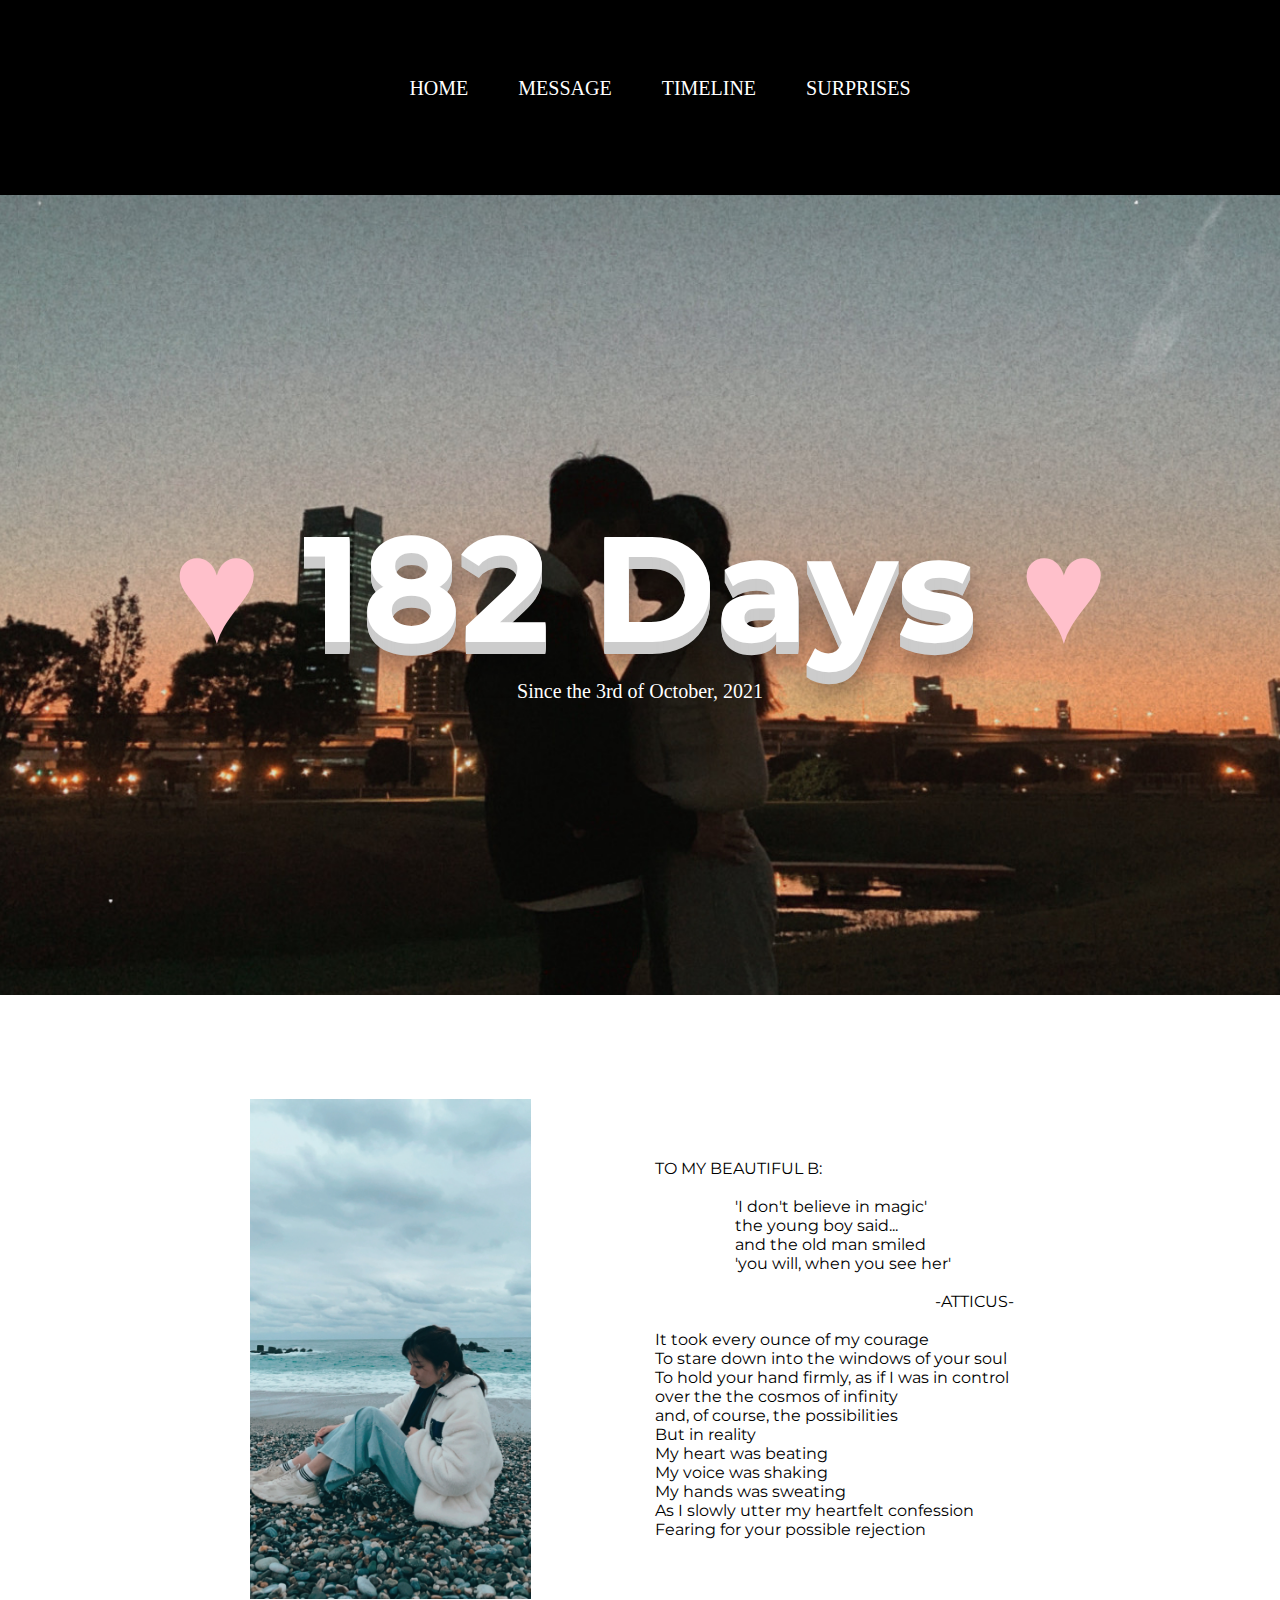
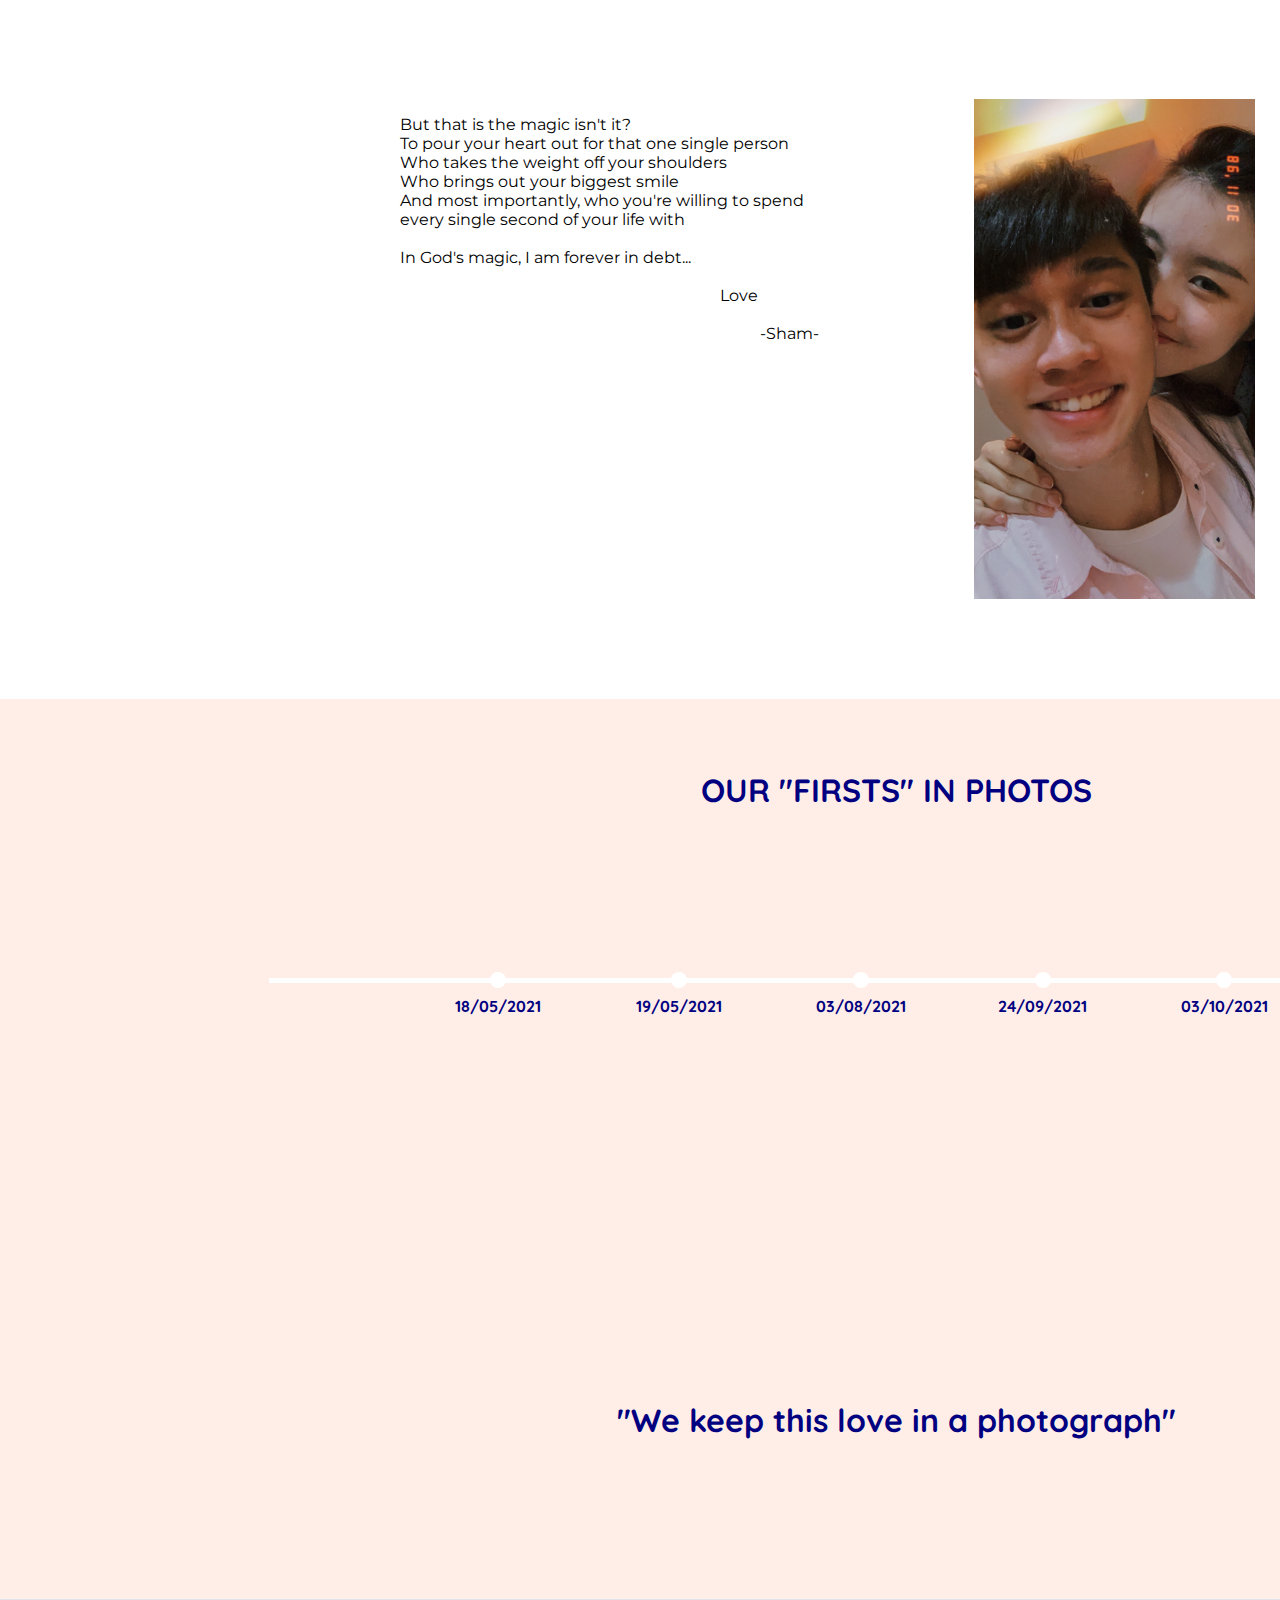
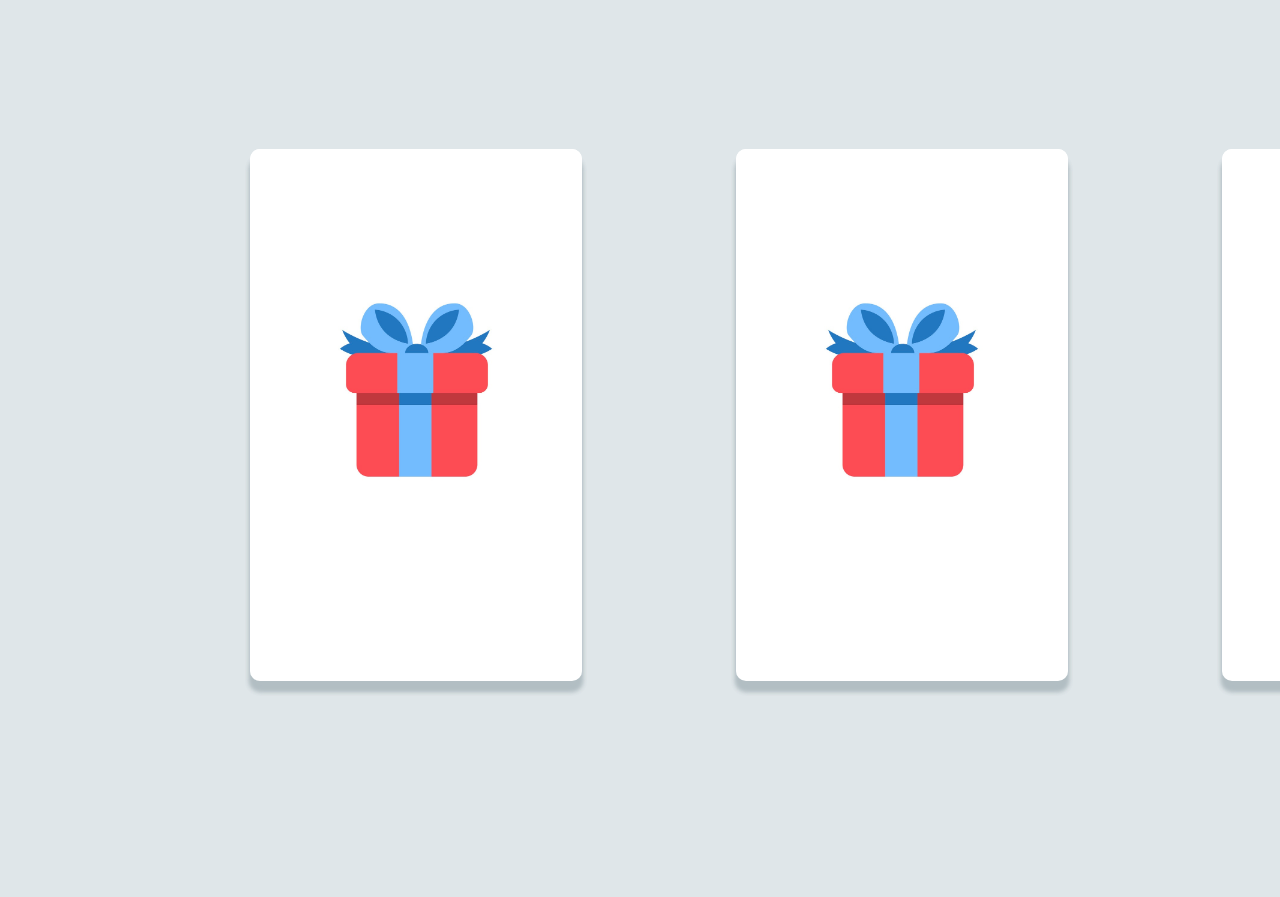
==== index.html @ 20aad4c6 "Add files via upload" ====
<!DOCTYPE html>
<html>
    <head>
        <title> LucKiCharm's Website </title>

        <style>
            html{
                scroll-behavior:smooth;
            }
            body{
                margin: 0px;
            }
        </style>

        <link rel="preconnect" href="https://fonts.googleapis.com">
        <link rel="preconnect" href="https://fonts.gstatic.com" crossorigin>
        <link href="https://fonts.googleapis.com/css2?family=Montserrat&display=swap" rel="stylesheet">
        <link href="https://fonts.googleapis.com/css2?family=Tangerine&display=swap" rel="stylesheet">
        <link href="https://fonts.googleapis.com/css2?family=Quicksand:wght@300&display=swap" rel="stylesheet">
        <link href="https://fonts.googleapis.com/css2?family=Poppins:wght@200&display=swap" rel="stylesheet">

        <link rel="stylesheet" href="navbar.css">
        <link rel="stylesheet" href="pictureBlock.css">
        <link rel="stylesheet" href="storyBlock.css">
        <link rel="stylesheet" href="timelineBlock.css">
        <link rel="stylesheet" href="surpriseBlock.css">

    </head>
    <body>
        <div class="header" id="nav">
            <ul class="navbar" id="navbar">
                <li><a class="Home" href="#sec1">Home</a></li>
                <li><a class="Story" href="#sec2">Message</a></li>
                <li><a class="Gallery" href="#sec3">Timeline</a></li>
                <li><a class="Surprises" href="#sec4">Surprises</a></li>
            </ul>
        </div>
        <script src="navbar.js"></script>

        <div class="picture-block" id="sec1">
            <img class="wallpaper" src="Assets/wallpaper.JPG">
            <div class="picture-block-overlay"> 
                <div class = Counter>
                    <h2><span class=heart1 id=heart1> &#9829; </span> <span id=day></span> Days <span class="heart2" id="heart2"> &#9829; </span></h2>
                </div>
                <p class="words"> Since the 3rd of October, 2021 </p>
            </div>
        </div>
        
        <script src="dayCounter.js"></script>

        <div class="story-block" id="sec2">
            <div class="first-photo">
                <img class="story-pic1" src = "Assets/Kiki.jpg">
                <div class = "first-photo-paragraph">
                    <p class = "message"> TO MY BEAUTIFUL B:<br> <br> 
                        <span class = "tab"></span> <span class = "tab"></span>'I don't believe in magic' <br>
                        <span class = "tab"></span> <span class = "tab"></span> the young boy said... <br>
                        <span class = "tab"></span> <span class = "tab"></span> and the old man smiled <br>
                        <span class = "tab"></span> <span class = "tab"></span> 'you will, when you see her' <br><br>
                        <span class = "tab"></span><span class = "tab"></span> <span class = "tab"></span> <span class = "tab"></span> <span class = "tab"></span>  <span class = "tab"></span> <span class = "tab"></span>-ATTICUS-<br><br>
                        It took every ounce of my courage<br>
                        To stare down into the windows of your soul<br>
                        To hold your hand firmly, as if I was in control<br>
                        over the the cosmos of infinity<br>
                        and, of course, the possibilities<br>
                        But in reality<br>
                        My heart was beating<br>
                        My voice was shaking<br>
                        My hands was sweating<br>
                        As I slowly utter my heartfelt confession<br>
                        Fearing for your possible rejection<br>
                        
                    </p>
                </div>
                <img class="story-pic1-1 show-on-scroll" src = "Assets/Portrait.JPG">
            </div>
            <div class="second-photo">
                <img class="story-pic2-1 show-on-scroll" src = "Assets/boomerang.JPG">
                <div class = "second-photo-paragraph">
                    <p class = "message">
                        But that is the magic isn't it?<br>
                        To pour your heart out for that one single person<br>
                        Who takes the weight off your shoulders<br>
                        Who brings out your biggest smile<br>
                        And most importantly, who you're willing to spend every single second of your life with<br><br>
                        In God's magic, I am forever in debt...<br><br>
                        <span class = "tab"></span><span class = "tab"></span> <span class = "tab"></span> <span class = "tab"></span> <span class = "tab"></span>  <span class = "tab"></span> <span class = "tab"></span><span class = "tab"></span>Love<br><br>
                        <span class = "tab"></span><span class = "tab"></span> <span class = "tab"></span> <span class = "tab"></span> <span class = "tab"></span>  <span class = "tab"></span> <span class = "tab"></span><span class = "tab"></span><span class = "tab"></span>-Sham-<br><br>
                    </p>
                </div>
                <img class = "story-pic2-2" src = "Assets/Portrait2.JPG">
            </div>
        </div>
        <script src="navbar.js"></script>

        <div class="timeline-wrapper" id="sec3">
            <h1>OUR "FIRSTS" IN PHOTOS</h1>
            <div class="wrapper">
                <div class = "timeline-area">
                    <div class = "line-area"></div>
                    <div class = "single-item">
                        <span>18/05/2021</span>
                        <div class = "img-area">
                            <a href="#">
                                <img src = "Assets/First-Photo.JPG" alt="">
                                <span>First Photo</span>
                            </a>
                        </div>
                    </div>
                    <div class = "single-item">
                        <span>19/05/2021</span>
                        <div class = "img-area">
                            <a href="#">
                                <img src = "Assets/Jerry-Gift.PNG" alt="">
                                <span>First Gift</span>
                            </a>
                        </div>
                    </div>
                    <div class = "single-item">
                        <span>03/08/2021</span>
                        <div class = "img-area">
                            <a href="#">
                                <img src = "Assets/Angry-Rabbit.PNG" alt="">
                                <span>First Eat Shit!</span>
                            </a>
                        </div>
                    </div>
                    <div class = "single-item">
                        <span>24/09/2021</span>
                        <div class = "img-area">
                            <a href="#">
                                <img class = "first-date" src = "Assets/First-Date.jpg" alt="">
                                <span>First Date</span>
                            </a>
                        </div>
                    </div>
                    <div class = "single-item">
                        <span>03/10/2021</span>
                        <div class = "img-area">
                            <a href="#">
                                <img src = "Assets/First-Day.jpg" alt="">
                                <span>FIRST DAY!!!</span>
                            </a>
                        </div>
                    </div>
                </div>
            </div>
            <h1 class="quote">"We keep this love in a photograph"</h1>
        </div>
        <script src="navbar.js"></script>
        <script src="storyBlock.js"></script>
        <script src="https://cdnjs.cloudflare.com/ajax/libs/jquery/3.4.1/jquery.min.js"></script>
        <script>

            $(".wrapper .single-item > span").on("mouseenter mouseleave", function(e){
                $(".wrapper .single-item.active").removeClass("active");
                $(this).parent().addClass("active");
            });

        </script>

        <div class="surprise-wrapper" id="sec4">
            <section class = "product-list">
                <div class = "product-container">
                    <div class = "flip-card">
                        <div class = "card flip-card-front">
                            <img class = "front-photo" src = "Assets/Present.jpg">
                        </div>
                        <div class = "card flip-card-back">
                            <div class = "title"> CARRÉ DE CHOCOLAT « JE T’AIME » </div>
                            <div class = "image">
                                <img src = "Assets/Chocolate.jpg">
                            </div>
                            <div class = "text"> The universally gourmet declaration of love! &#9829; Thanks to its fiery "I love you" in 12 different languages, molded in a delicious Dark or Milk Chocolate, our gourmet plate should very quickly become the major heart asset of your declarations of love.</div>
                        </div>

                        <div class = "card flip-card-front">
                            <img class = "front-photo" src = "Assets/Present.jpg">
                        </div>
                        <div class = "card flip-card-back">
                            <div class = "title"> Chanel Chance Eau Tendre </div>
                            <div class = "image">
                                <img src = "Assets/Chanel.jpg">
                            </div>
                            <div class = "text"> An enhanced interpretation of the unexpected floral-fruity fragrance, CHANCE EAU TENDRE Eau de Parfum possesses a tender, delicate presence that sweeps you into a whirlwind of happiness and fantasy—a chance encounter.</div>
                        </div>

                        <div class = "card flip-card-front">
                            <img class = "front-photo" src = "Assets/Present.jpg">
                        </div>
                        <div class = "card flip-card-back">
                            <div class = "title"> Le Infinità 925 </div>
                            <div class = "image">
                                <img src = "Assets/Necklace.webp">
                            </div>
                            <div class = "text"> - Made of 925 Sterling Silver with 14K rose gold plating <br> <br>
                                - Sterling silver will not cause skin allergy, suitable for daily wear <br> <br>
                                - Shimmering cubic zirconia gems reveal the beauty of the piece</div>
                        </div>
                    </div>
                </div>
            </section>
        </div>

        <script src="navbar.js"></script>
        <script src="storyBlock.js"></script>
        <script src="https://ajax.googleapis.com/ajax/libs/jquery/2.1.1/jquery.min.js"></script>
        <script>
            $(".flip-card-front").on("click", function(){
                $(this).addClass("selected");
            });
        </script>
    </body>
</html>
---- navbar.css ----
@keyframes slideDown {
    0% {
      margin-top: -100%;
    }

    100% {
      margin-top: 0%;
    }
}

.navbar{
    position: absolute;
    top: 8%;
    left: 50%;
    transform: translate(-50%, -50%);
    display: flex;
    z-index: 1;
}

.Home{
    animation-duration: 1s;
    animation-name: slideDown;
}

.Story{
    animation-duration: 1.5s;
    animation-name: slideDown;
}

.Gallery{
    animation-duration: 2s;
    animation-name: slideDown;
}

.Surprises{
    animation-duration: 2.5s;
    animation-name: slideDown;
}

.navbar li{
    list-style: none;
    transition: 0.5s;
}

.navbar:hover li{
    opacity: 0.6;
}

.navbar li:hover{
    opacity: 1;
}

.navbar a{
    display: block;
    position: relative;
    font: Arial;
    color: white;
    font-size: 20px;
    text-decoration: none;
    text-transform: uppercase;
    margin: 0 25px;
    padding: 0;
}

.header{
    height: 100px;
    width: 100%;
    background-color: black;
    text-align: center;
    padding-top: 95px;
    display: block;
    transition: 0.2s;
}

.sticky {
    position: sticky;
    top: 0;
    width: 100%;
    z-index:9;
}

.rearrange{
    top:40%;
}
---- pictureBlock.css ----
.picture-block{
    position:relative;
    scroll-margin-top: 200px;
}

.wallpaper{
    position: relative;
    height: 800px;
    width:100%;
    object-fit: cover;
    object-position: 50% 70%;
    opacity:1;
}

.picture-block-overlay{
    display: block;
    width: 100%;
    top: 50%;
    left: 50%;
    transform: translate(-50%, -50%);
    position: absolute;
    text-align: center;
    height: 200px;
}

.Counter{
    margin: 0;
    padding: 0;
    font-size: 100px;
    color: white;
    font-family: 'Montserrat', sans-serif;
}

.Counter h2{
    margin:0;
    padding:0;
}

.Counter h2 {
    text-shadow: 0 0.5px 0px #ccc, 0 2px 0 #ccc,
        0 3px 0 #ccc, 0 4px 0 #ccc,
        0 5px 0 #ccc, 0 6px 0 #ccc,
        0 7px 0 #ccc, 0 8px 0 #ccc,
        0 9px 0 #ccc, 0 10px 0 #ccc,
        0 11px 0 #ccc, 0 12px 0 #ccc,
        0 20px 30px rgba(0, 0, 0, 0.5);
}

.heart1{
    text-shadow: none;
    color: pink;
}

.heart2{
    text-shadow: none;
    color: pink;
}

.words{
    font: Arial;
    font-size: 20px;
    margin: 0px;
    color: white;
}
---- storyBlock.css ----
.story-block{
    width: 1700px;
    height: 1200px;
    scroll-margin-top: 130px;
}

.storyBlockMargin{
    scroll-margin-top: 200px;
}

.first-photo{
    display:inline-block;
}

.first-photo-paragraph{
    display: inline-block;
    vertical-align: middle;
    margin-top: 100px;
    margin-left: 20px;
    width: 500px;
}

.message{
    display: inline-block;
    vertical-align: middle;
    font-family: 'Montserrat', sans-serif;
    margin-right:30px;
    margin-left: 30px;
    
}
.story-pic1{
    margin-top: 100px;
    margin-left: 250px;
    margin-right:70px;
    height: 500px;
    object-fit: cover;
    vertical-align: middle;
}

.story-pic1-1{
    margin-left: 70px;
    margin-top: 100px;
    height: 200px;
    vertical-align: middle;


    opacity: 0;
    transform: translateY(4em) rotateZ(0deg);
    transition: rotate 5s .25s cubic-bezier(0,1,.3,1), opacity 1s .25s ease-out, padding-left 3s;
    will-change: rotate, opacity;
}

.second-photo{
    margin-top: 100px;
    padding-left: 250px;
}

.story-pic2-1{
    height: 200px;
    vertical-align: top;

    opacity: 0;
    transform: translateY(4em) rotateZ(-16deg);
    transition: rotate 5s .25s cubic-bezier(0,1,.3,1), opacity 1s .25s ease-out, padding-left 3s;
    will-change: rotate, opacity;
}

.second-photo-paragraph{
    display: inline-block;
    vertical-align: top;
    width: 500px;
    margin-left: 100px;
    margin-right: 100px;
}

.story-pic2-2{
    height: 500px;
}

.tab{
    margin-left: 40px;
}

.is-visible{
    opacity: 1;
    rotate: +8deg;
}
---- timelineBlock.css ----
h1{
    color:navy;
    text-align: center;
    margin-bottom: 50px;
    font-family: 'Quicksand', sans-serif;
}
.timeline-wrapper{
    padding-top: 50px;
    margin-top: 100px;
    height: 850px;
    width: 1792px;
    scroll-margin-top: 120px;
    background-color: #ffede7;
}

.timelineBlockMargin{
    scroll-margin-top:190px;
}

.wrapper{
    position: relative;
    text-align: center;
    color: navy;
    margin: 0 auto;
    display: block;
    height: 240px;
}

.line-area{
    display: block;
    width: 70%;
    height: 5px;
    background: #fff;
    position: absolute;
    top: 49%;
    left: 15%;
}

.wrapper .timeline-area{
    height:100%;
}

.single-item{
    width: 6%;
    display: inline-block;
    position: relative;
    height: 100%;
    margin-right: 70px;
    transition: width 1s;
    z-index: 1;
}

.single-item > span{
    height: 32px;
    display: block;
    font-weight: bold;
    position: absolute;
    top: 50%;
    width: 100%;
    margin-top: -8px;
    cursor: pointer;
    font-family: 'Quicksand', sans-serif;
}

.quote{
    margin-top: 300px;
}

.single-item > span:before{
    content: '';
    display: block;
    width:16px;
    height:16px;
    background: #fff;
    margin: 0 auto 8px;
    border-radius: 50%;
}

.img-area{
    display: none;
    position: absolute;
    left: 0;
    top: 50%;
    margin-top:-50%;
    width:100%;
}

.img-area a{
    display:block;
    width:100%;
    height:100%;
}

.img-area a img{
    top: 0;
    left: 0;
    bottom: 0;
    right: 0;
    max-height: 100%;
    max-width: 100%;
    border: 5px solid #fff;
}

.img-area a span{
    position: absolute;
    width:250%;
    margin-left: -72%;
    bottom: -40px;
    left: 0;
    font-size: 20px;
    text-transform: uppercase;
    text-decoration: none;
    white-space: nowrap;
    color: navy;
    font-weight: bold;
    font-family: 'Quicksand', sans-serif;
}

.img-area a span:after{
    margin-left: 5px;
}

.single-item.active{
    width: 10%;
}

.single-item.active .img-area{
    display:block;
}
---- surpriseBlock.css ----
.surprise-wrapper{
    height: 840px;
    width: 1494px;
    scroll-margin-top: 120px;
}

.surpriseBlockMargin{
    scroll-margin-top:190px;
}

.product-list{
    background-color: #dfe6e9;
    padding: 3em;
    width: 100%;
    height: 700px;
    padding-left: 250px;
    padding-top:150px;

}

.card{
    background-color: white;
    border-radius: 10px;
    padding: 1em;
    box-shadow: 0px 10px 5px #b2bec3;
    text-align: center;
    font-family: 'Poppins';
    height: 500px;
    width: 300px;
    display: inline-block;
    margin-right: 150px;
    vertical-align: top;
}

.card .title{
    font-size: 18px;
    font-weight: bold;
}

.card img{
    max-width: 100%;
    border-radius: 5px;
}

.card .text{
    text-align: left;
    font-size: 14px;
    margin-left: 2em;
    margin-bottom: 0.5em;
}



.front-photo{
    vertical-align: middle;
    margin-top: 25%;
}

.flip-card{
    transition: opacity 1s;
}

.flip-card-back{
    position: relative;
    z-index: 1;
}

.flip-card-front{
    position: absolute;
    z-index: 2;
}

.selected{
    opacity: 0;
    z-index: 1
}
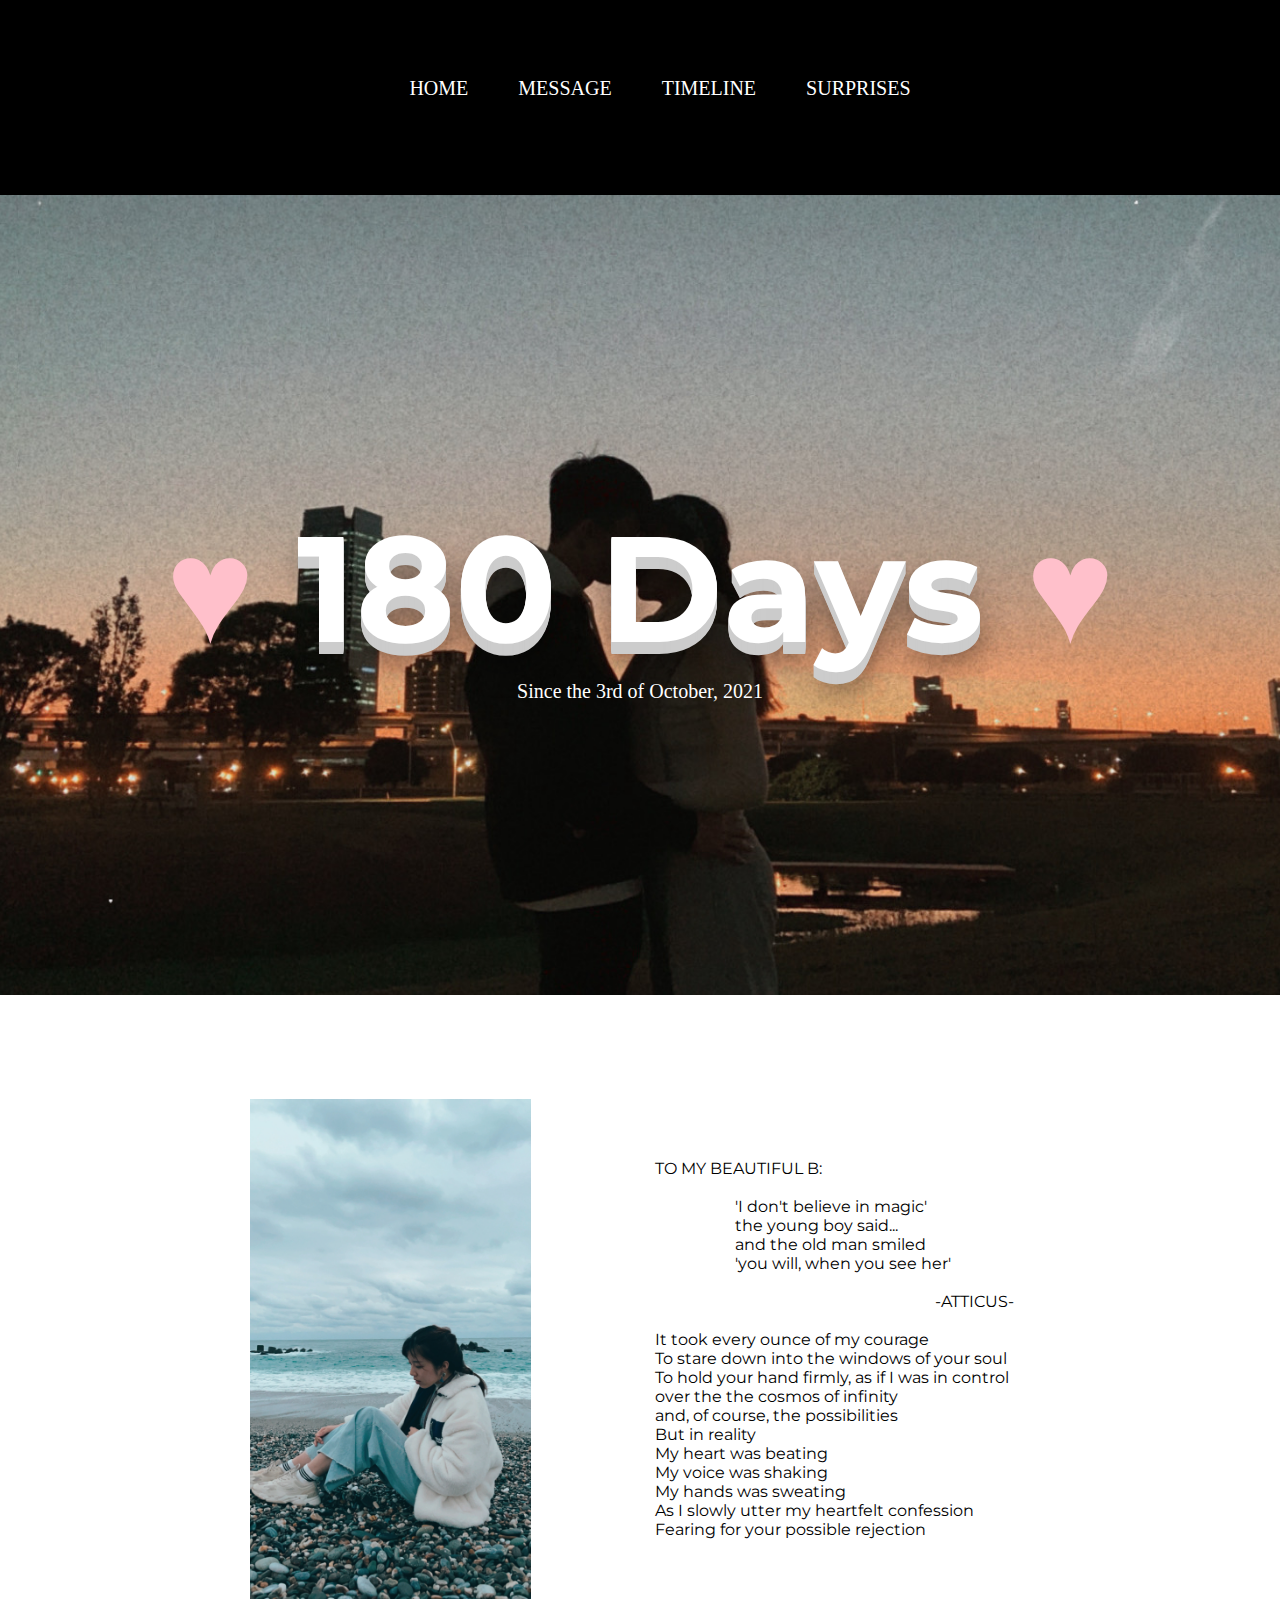
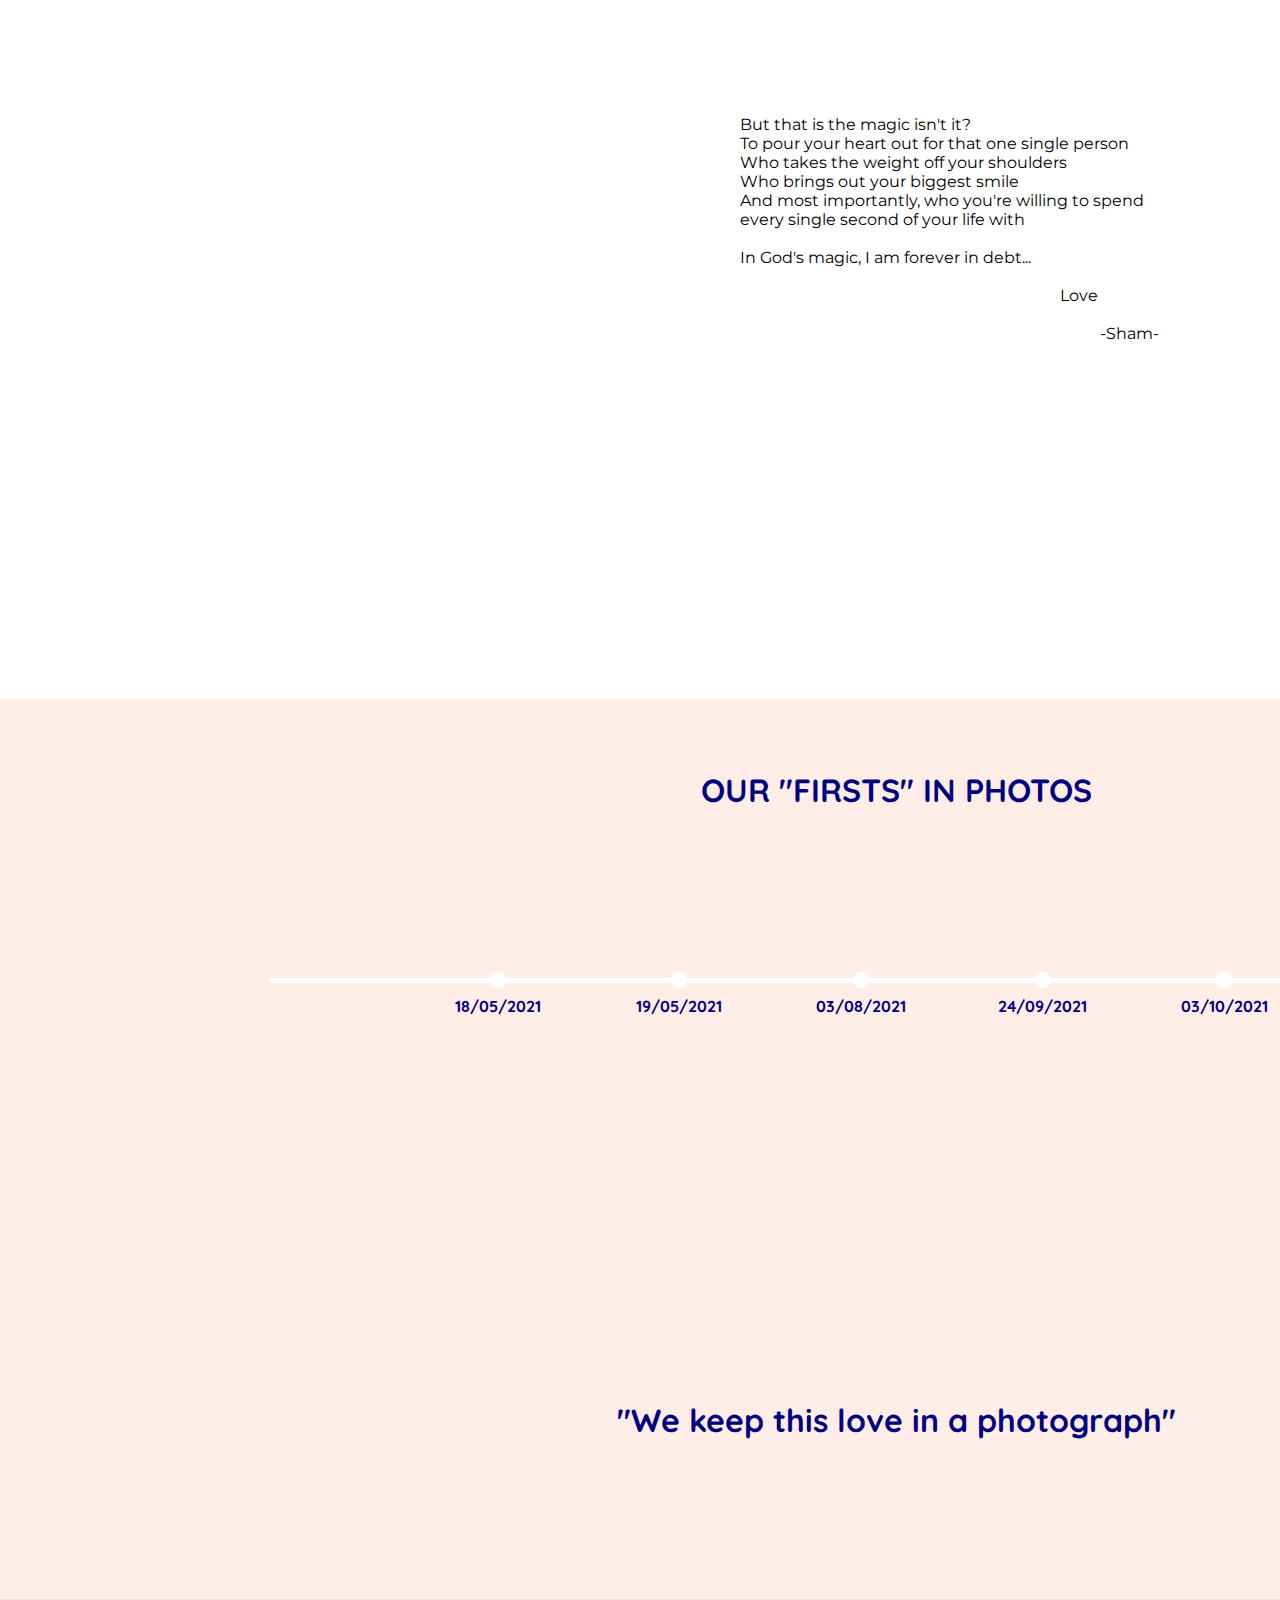
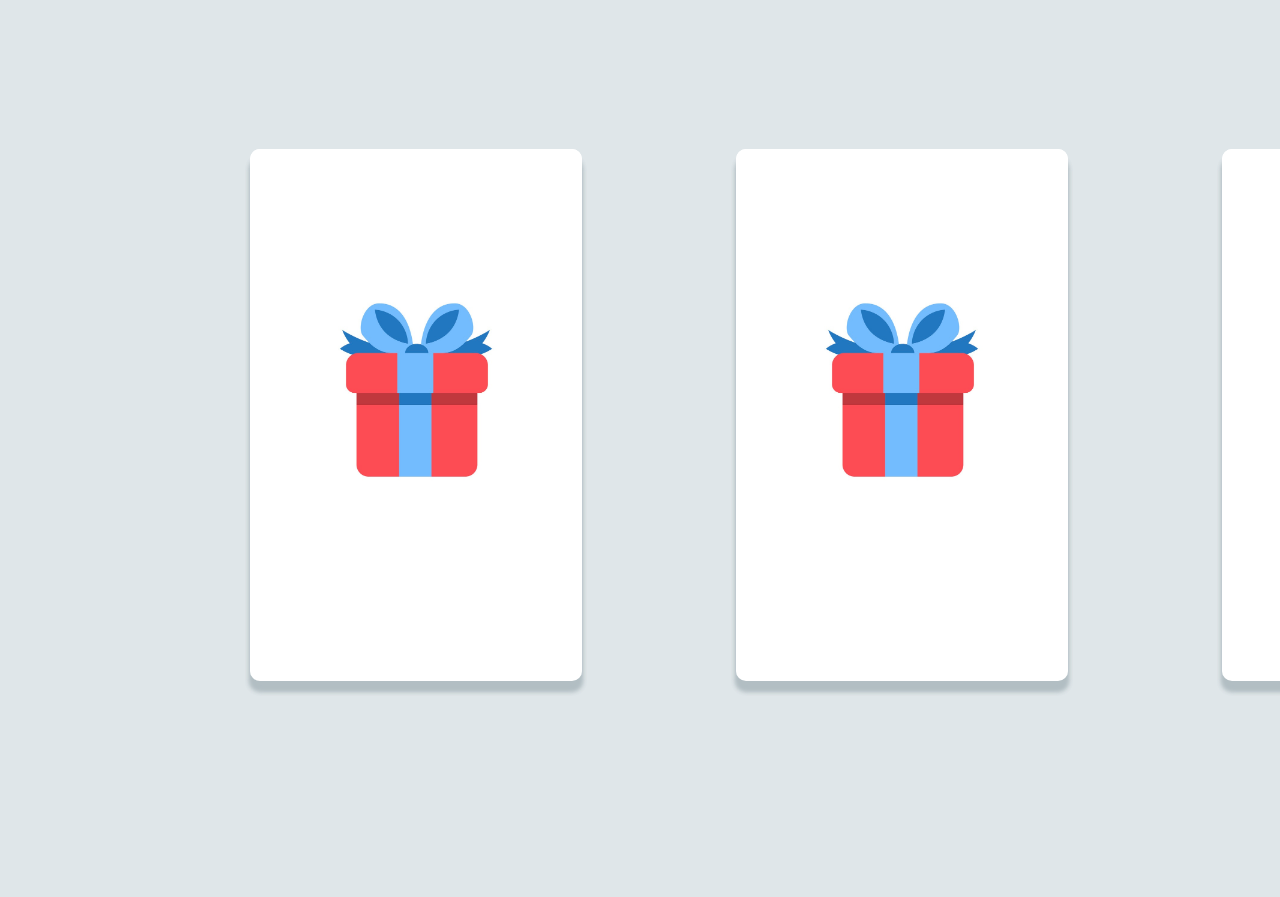
==== commit 13ead50f: "Update index.html" ====
--- a/index.html
+++ b/index.html
@@ -76,7 +76,7 @@
                 <img class="story-pic1-1 show-on-scroll" src = "Assets/Portrait.JPG">
             </div>
             <div class="second-photo">
-                <img class="story-pic2-1 show-on-scroll" src = "Assets/boomerang.JPG">
+                <img class="story-pic2-1 show-on-scroll" src = "Assets/boomerang.jpg">
                 <div class = "second-photo-paragraph">
                     <p class = "message">
                         But that is the magic isn't it?<br>
@@ -212,4 +212,4 @@
             });
         </script>
     </body>
-</html>+</html>
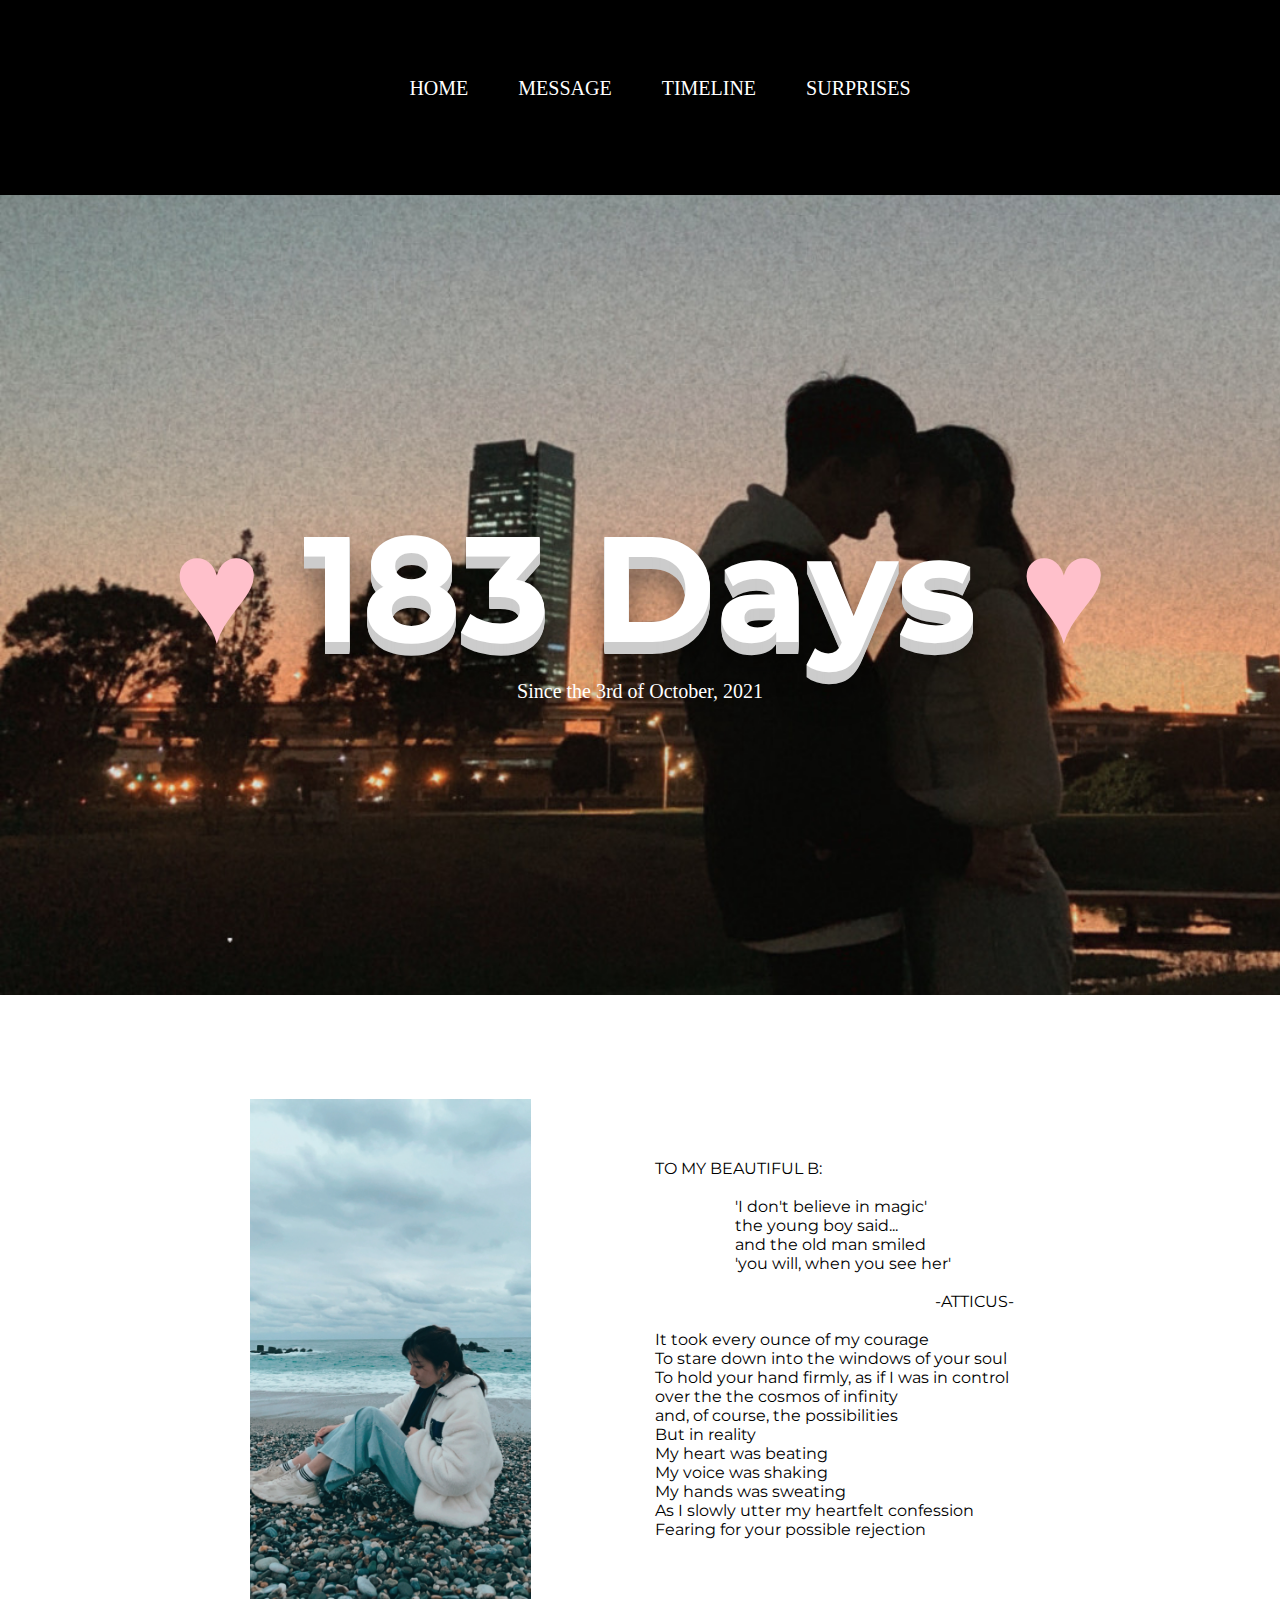
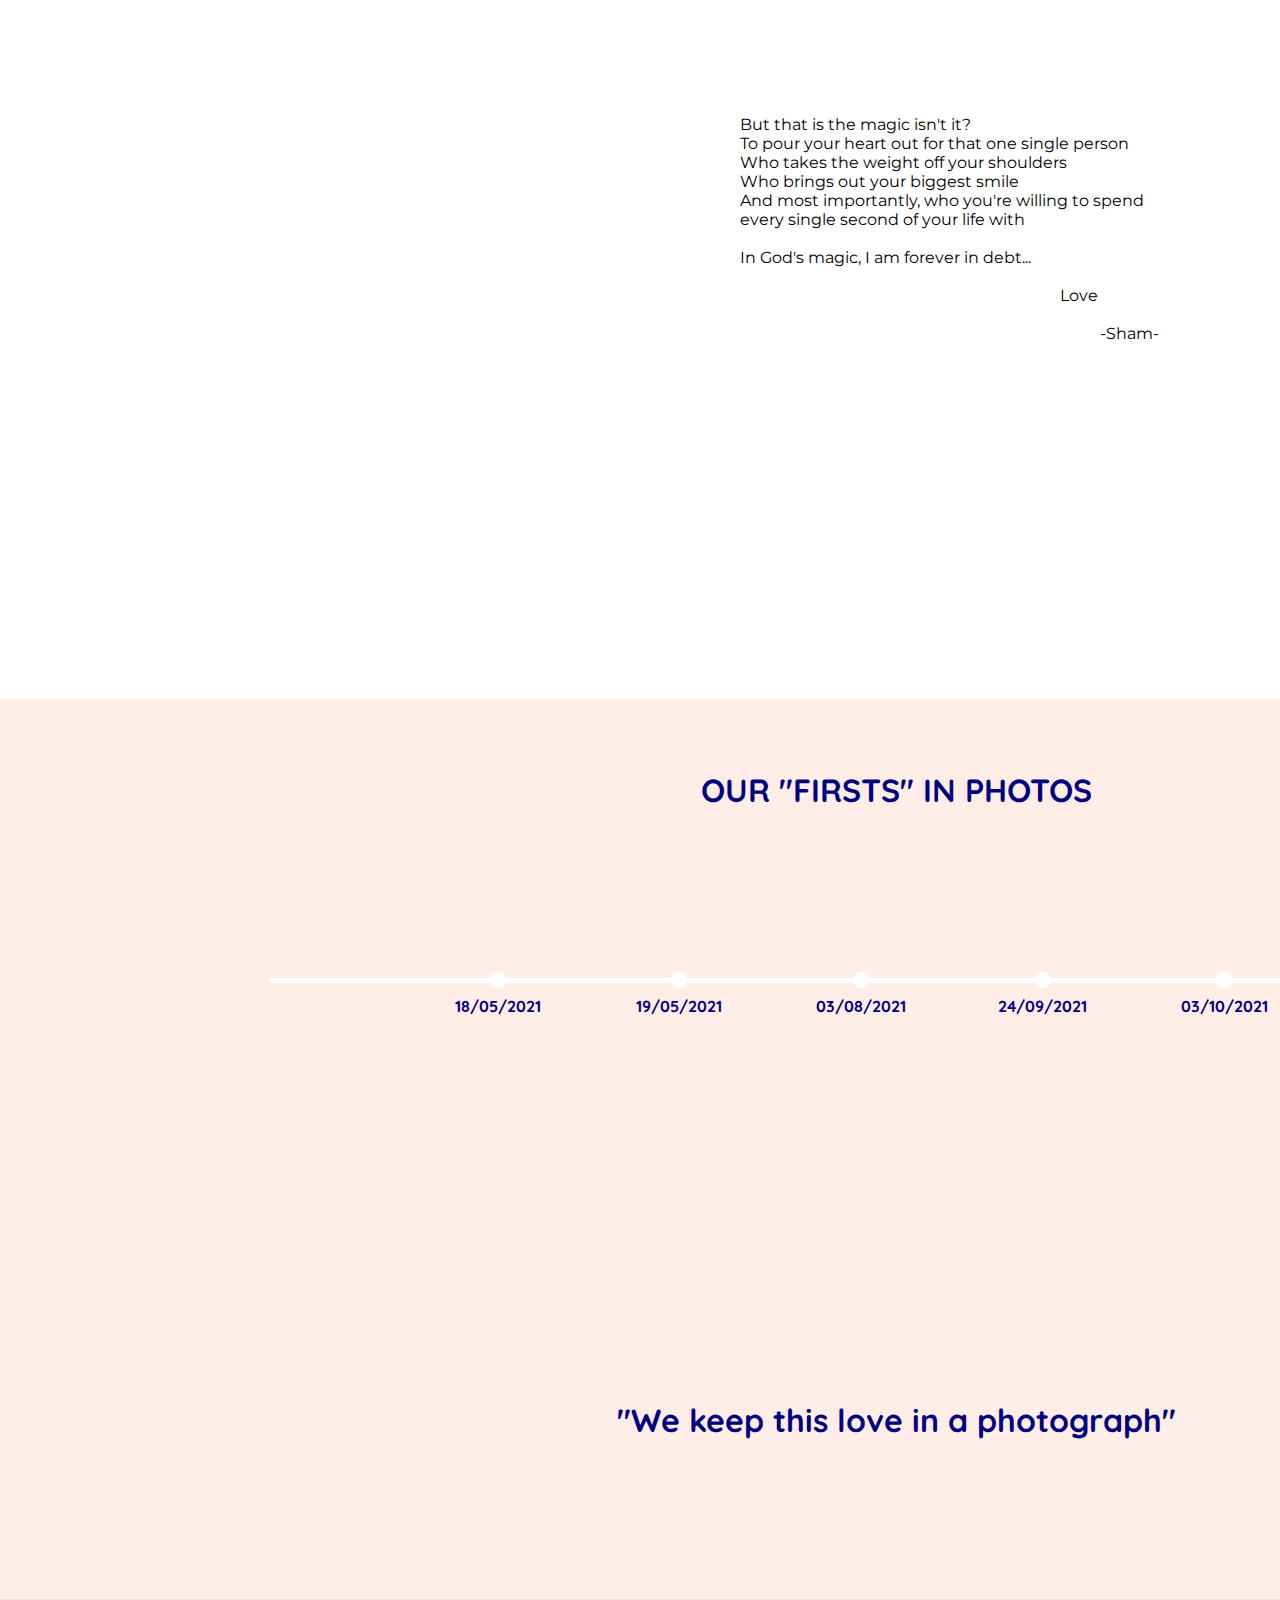
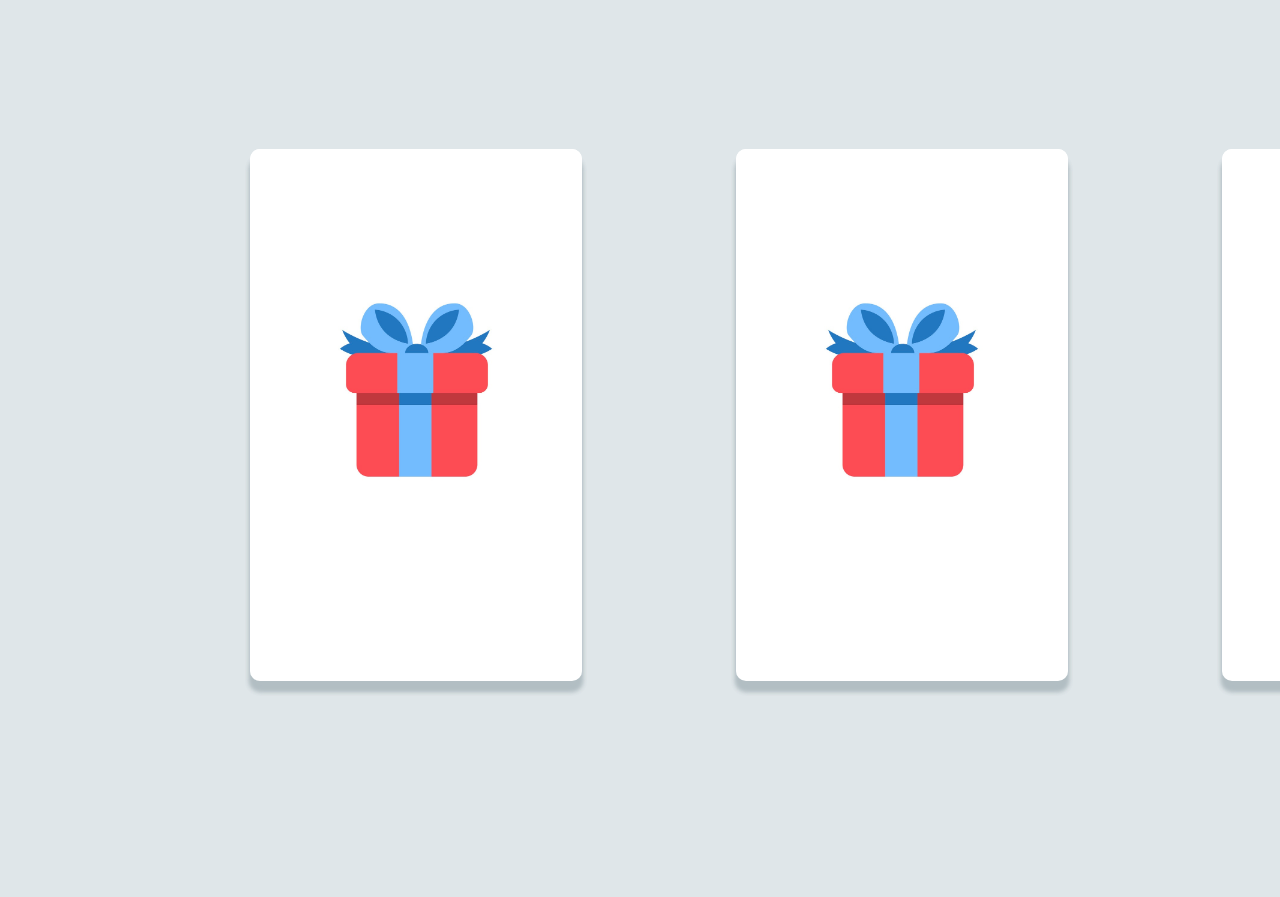
==== commit 6ed2ab27: "Handle resize bug" ====
--- a/index.html
+++ b/index.html
@@ -212,4 +212,4 @@
             });
         </script>
     </body>
-</html>
+</html>--- a/navbar.css
+++ b/navbar.css
@@ -65,7 +65,7 @@
 
 .header{
     height: 100px;
-    width: 100%;
+    width: 1800px;
     background-color: black;
     text-align: center;
     padding-top: 95px;
@@ -76,7 +76,7 @@
 .sticky {
     position: sticky;
     top: 0;
-    width: 100%;
+    width: 1800px;
     z-index:9;
 }
 
--- a/pictureBlock.css
+++ b/pictureBlock.css
@@ -6,7 +6,7 @@
 .wallpaper{
     position: relative;
     height: 800px;
-    width:100%;
+    width: 1800px;
     object-fit: cover;
     object-position: 50% 70%;
     opacity:1;
